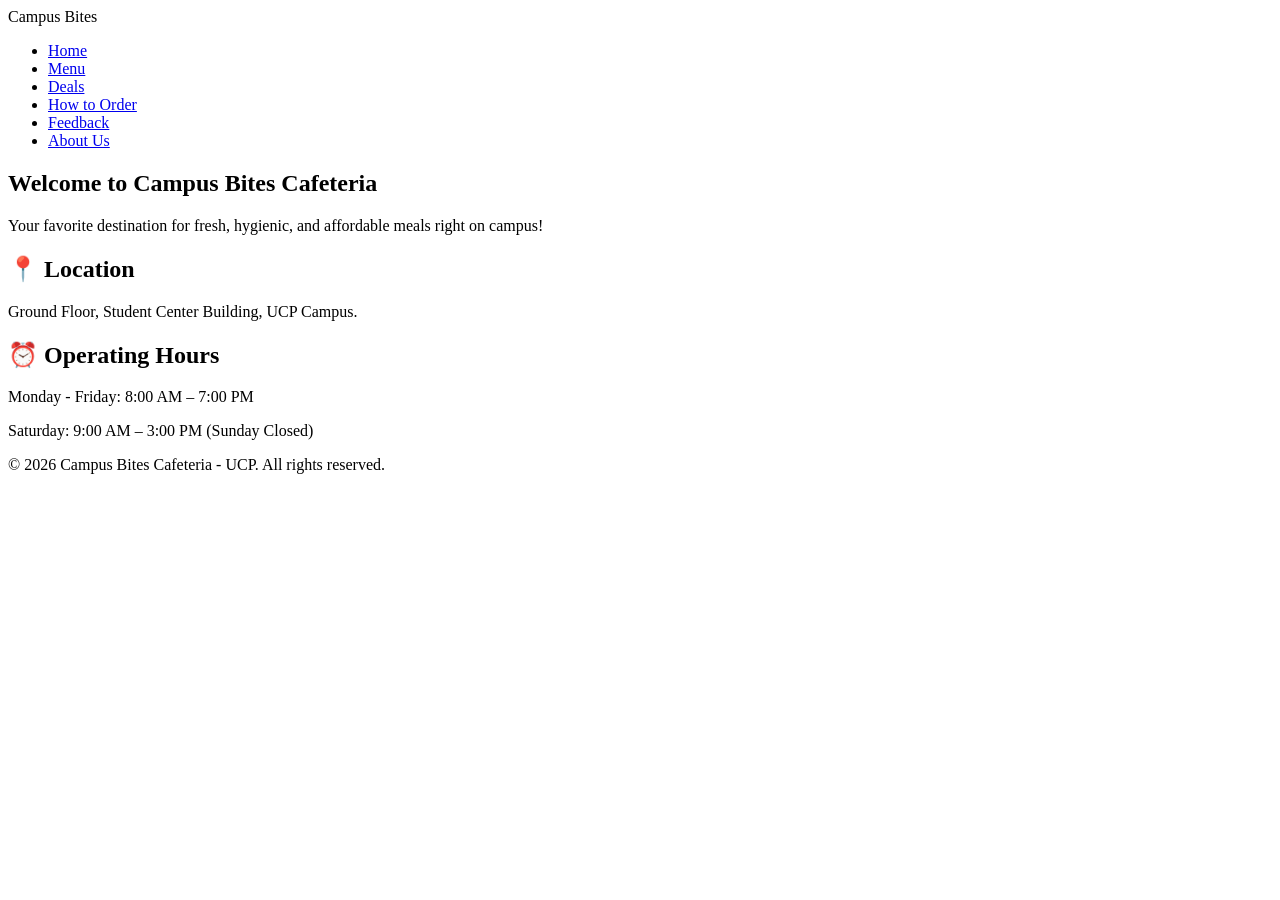
==== src/index.html @ f2966dce "feat: add landing page layout and info cards for home page" ====
<!DOCTYPE html>
<html lang="en">
<head>
    <meta charset="UTF-8">
    <meta name="viewport" content="width=device-width, initial-scale=1.0">
    <title>Campus Bites - Home</title>
    <link rel="stylesheet" href="../styles/style.css">
</head>
<body>
    <header>
        <div class="logo">Campus Bites</div>
        <nav>
            <ul>
                <li><a href="index.html" class="active">Home</a></li>
                <li><a href="menu.html">Menu</a></li>
                <li><a href="deals.html">Deals</a></li>
                <li><a href="order.html">How to Order</a></li>
                <li><a href="feedback.html">Feedback</a></li>
                <li><a href="about.html">About Us</a></li>
            </ul>
        </nav>
    </header>

    <main class="container">
        <section class="hero">
            <h1>Welcome to Campus Bites Cafeteria</h1>
            <p>Your favorite destination for fresh, hygienic, and affordable meals right on campus!</p>
        </section>

        <section class="info-section">
            <div class="info-card">
                <h2>📍 Location</h2>
                <p>Ground Floor, Student Center Building, UCP Campus.</p>
            </div>
            <div class="info-card">
                <h2>⏰ Operating Hours</h2>
                <p>Monday - Friday: 8:00 AM – 7:00 PM</p>
                <p>Saturday: 9:00 AM – 3:00 PM (Sunday Closed)</p>
            </div>
        </section>
    </main>

    <footer>
        <p>&copy; 2026 Campus Bites Cafeteria - UCP. All rights reserved.</p>
    </footer>
</body>
</html>
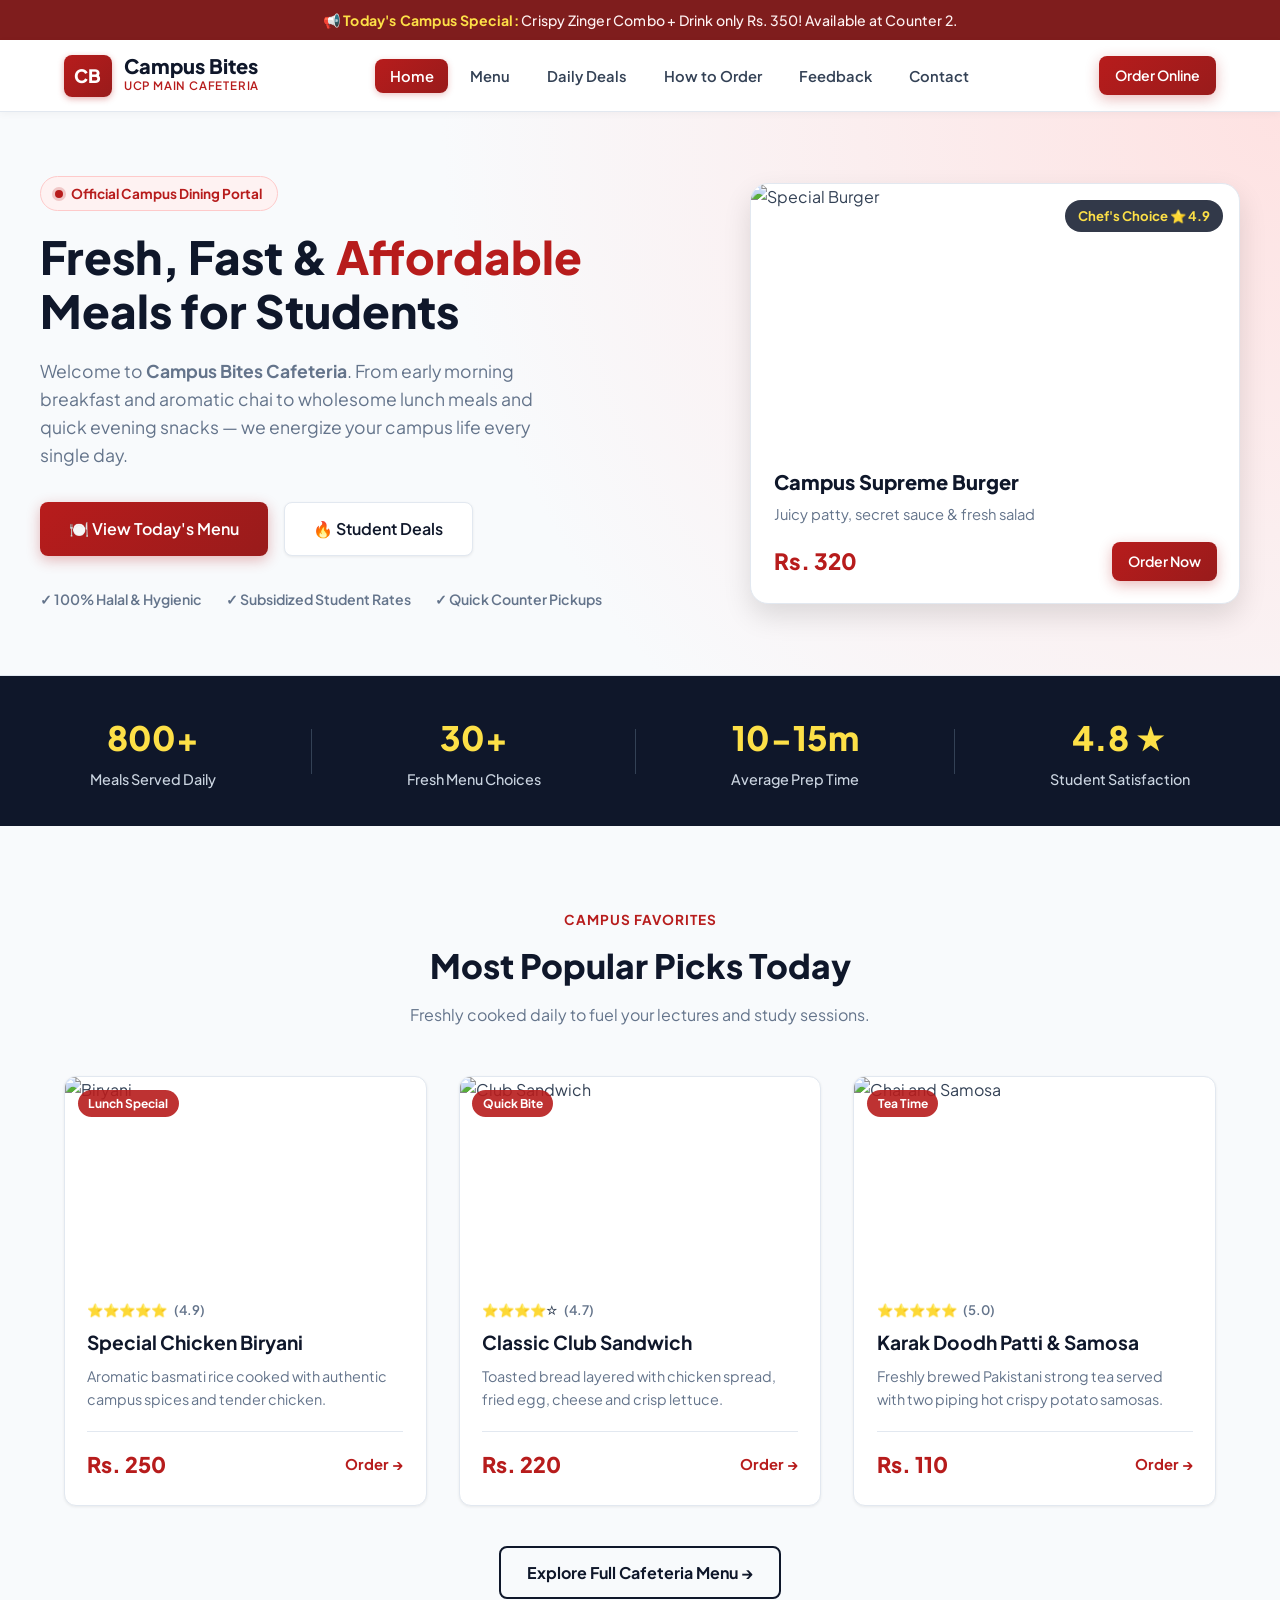
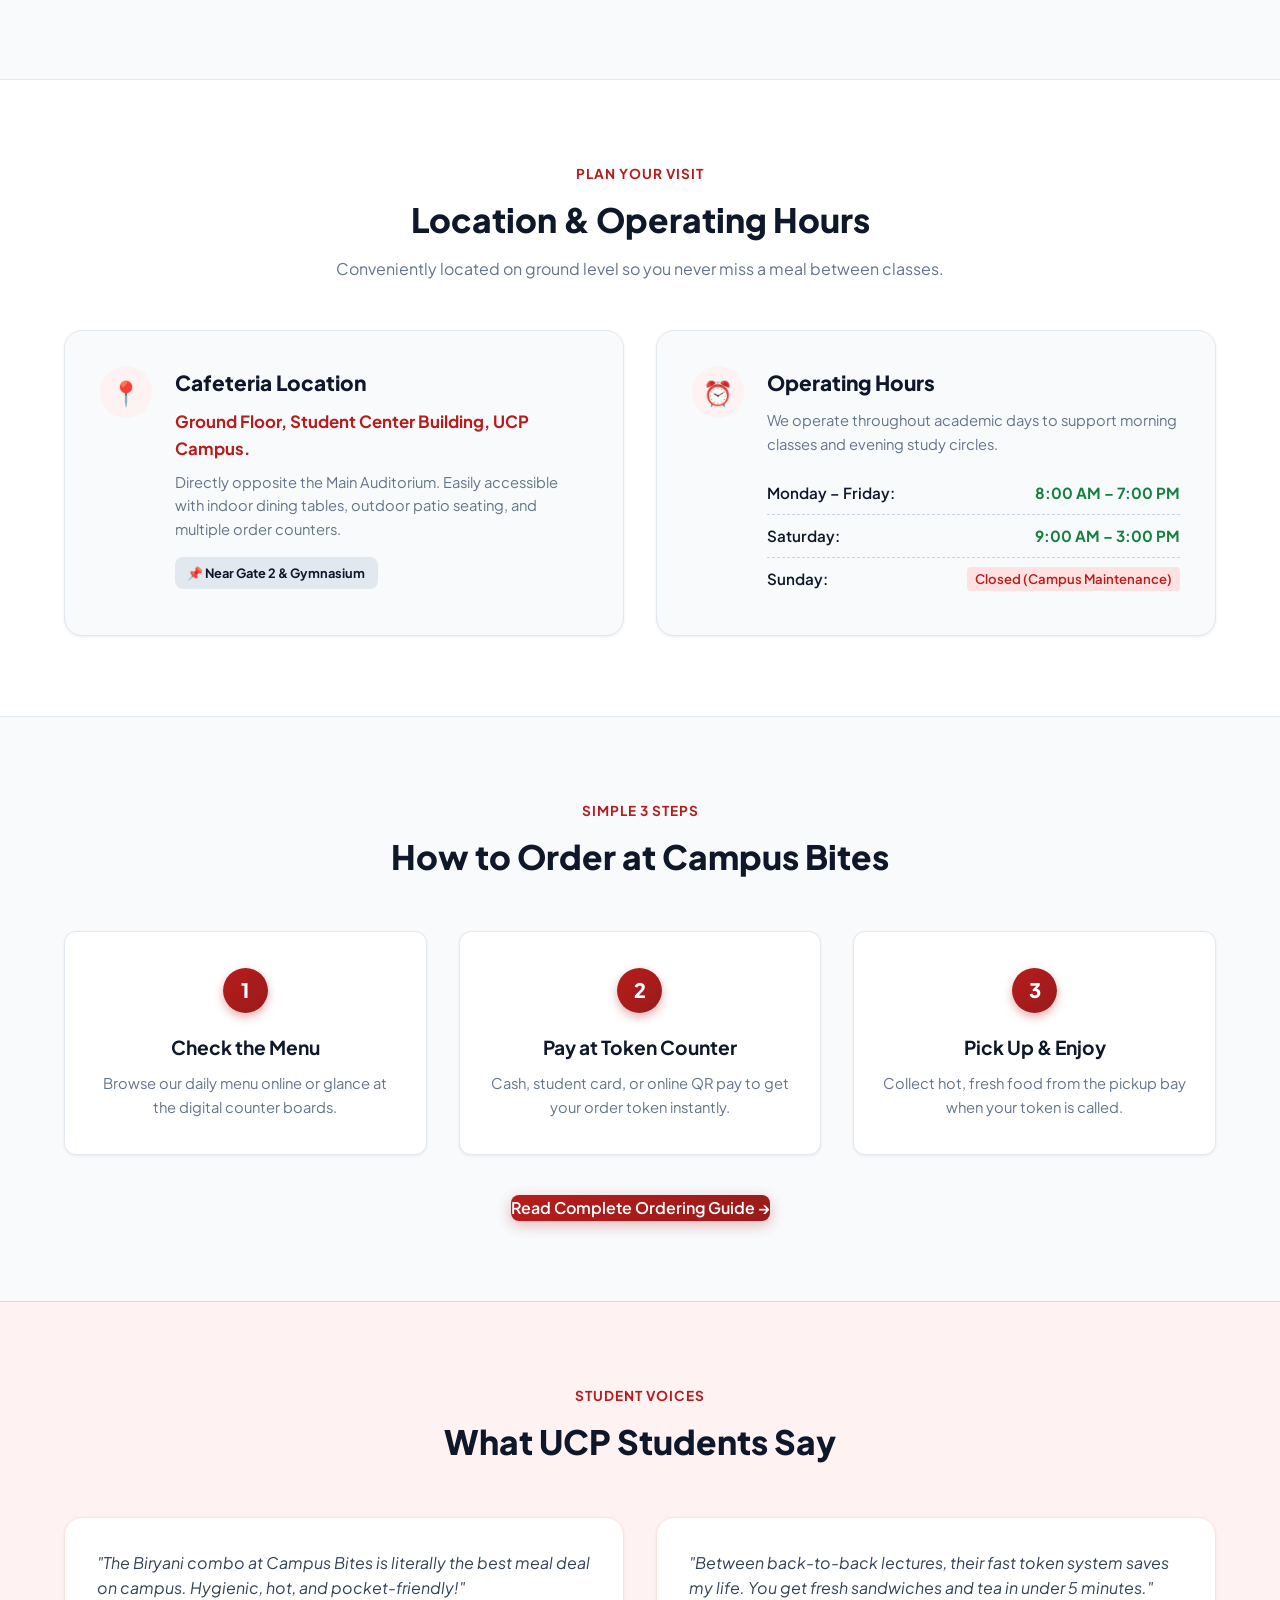
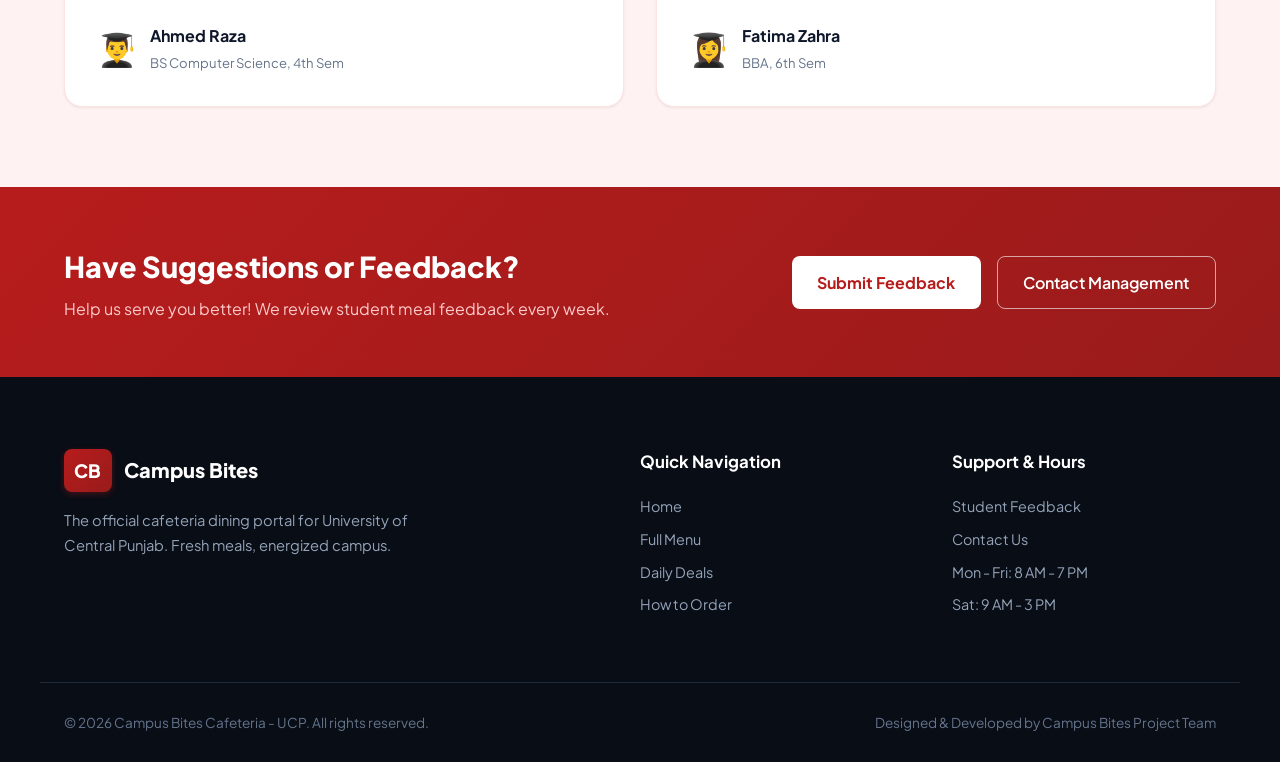
==== commit 5229e3c5: "feat: add base layout styles and mobile media query" ====
--- a/src/index.html
+++ b/src/index.html
@@ -3,45 +3,359 @@
 <head>
     <meta charset="UTF-8">
     <meta name="viewport" content="width=device-width, initial-scale=1.0">
-    <title>Campus Bites - Home</title>
+    <title>Campus Bites | UCP Cafeteria Portal</title>
+    <!-- Google Fonts for Modern Typography -->
+    <link rel="preconnect" href="https://fonts.googleapis.com">
+    <link rel="preconnect" href="https://fonts.gstatic.com" crossorigin>
+    <link href="https://fonts.googleapis.com/css2?family=Plus+Jakarta+Sans:wght@400;500;600;700;800&display=swap" rel="stylesheet">
     <link rel="stylesheet" href="../styles/style.css">
 </head>
 <body>
-    <header>
-        <div class="logo">Campus Bites</div>
-        <nav>
-            <ul>
-                <li><a href="index.html" class="active">Home</a></li>
-                <li><a href="menu.html">Menu</a></li>
-                <li><a href="deals.html">Deals</a></li>
-                <li><a href="order.html">How to Order</a></li>
-                <li><a href="feedback.html">Feedback</a></li>
-                <li><a href="about.html">About Us</a></li>
-            </ul>
-        </nav>
+
+    <!-- Announcement Bar -->
+    <div class="announcement-bar">
+        <p>📢 <strong>Today's Campus Special:</strong> Crispy Zinger Combo + Drink only Rs. 350! Available at Counter 2.</p>
+    </div>
+
+    <!-- Main Navigation Header -->
+    <header class="main-header">
+        <div class="header-container">
+            <a href="index.html" class="logo">
+                <span class="logo-badge">CB</span>
+                <div class="logo-text">
+                    <span class="logo-title">Campus Bites</span>
+                    <span class="logo-subtitle">UCP Main Cafeteria</span>
+                </div>
+            </a>
+            
+            <nav class="nav-menu">
+                <ul>
+                    <li><a href="index.html" class="nav-link active">Home</a></li>
+                    <li><a href="menu.html" class="nav-link">Menu</a></li>
+                    <li><a href="deals.html" class="nav-link">Daily Deals</a></li>
+                    <li><a href="order.html" class="nav-link">How to Order</a></li>
+                    <li><a href="feedback.html" class="nav-link">Feedback</a></li>
+                    <li><a href="contact.html" class="nav-link">Contact</a></li>
+                </ul>
+            </nav>
+
+            <div class="header-cta">
+                <a href="menu.html" class="btn btn-sm btn-primary">Order Online</a>
+            </div>
+        </div>
     </header>
 
-    <main class="container">
-        <section class="hero">
-            <h1>Welcome to Campus Bites Cafeteria</h1>
-            <p>Your favorite destination for fresh, hygienic, and affordable meals right on campus!</p>
-        </section>
-
-        <section class="info-section">
-            <div class="info-card">
-                <h2>📍 Location</h2>
-                <p>Ground Floor, Student Center Building, UCP Campus.</p>
-            </div>
-            <div class="info-card">
-                <h2>⏰ Operating Hours</h2>
-                <p>Monday - Friday: 8:00 AM – 7:00 PM</p>
-                <p>Saturday: 9:00 AM – 3:00 PM (Sunday Closed)</p>
+    <!-- Main Content Area -->
+    <main>
+        <!-- Hero Section -->
+        <section class="hero-section">
+            <div class="hero-container">
+                <div class="hero-content">
+                    <div class="hero-badge">
+                        <span class="pulse-dot"></span> Official Campus Dining Portal
+                    </div>
+                    <h1 class="hero-title">
+                        Fresh, Fast & <span class="highlight">Affordable</span> Meals for Students
+                    </h1>
+                    <p class="hero-description">
+                        Welcome to <strong>Campus Bites Cafeteria</strong>. From early morning breakfast and aromatic chai to wholesome lunch meals and quick evening snacks — we energize your campus life every single day.
+                    </p>
+                    <div class="hero-buttons">
+                        <a href="menu.html" class="btn btn-primary btn-lg">🍽️ View Today's Menu</a>
+                        <a href="deals.html" class="btn btn-secondary btn-lg">🔥 Student Deals</a>
+                    </div>
+                    <div class="hero-features-list">
+                        <span>✓ 100% Halal & Hygienic</span>
+                        <span>✓ Subsidized Student Rates</span>
+                        <span>✓ Quick Counter Pickups</span>
+                    </div>
+                </div>
+
+                <div class="hero-visual">
+                    <div class="food-showcase-card">
+                        <img src="https://images.unsplash.com/photo-1568901346375-23c9450c58cd?w=600&auto=format&fit=crop&q=80" alt="Special Burger" class="showcase-img">
+                        <div class="showcase-badge">Chef's Choice ⭐ 4.9</div>
+                        <div class="showcase-info">
+                            <h3>Campus Supreme Burger</h3>
+                            <p>Juicy patty, secret sauce & fresh salad</p>
+                            <div class="showcase-price-row">
+                                <span class="showcase-price">Rs. 320</span>
+                                <a href="order.html" class="btn btn-sm btn-primary">Order Now</a>
+                            </div>
+                        </div>
+                    </div>
+                </div>
+            </div>
+        </section>
+
+        <!-- Stats Bar -->
+        <section class="stats-section">
+            <div class="stats-container">
+                <div class="stat-item">
+                    <h2>800+</h2>
+                    <p>Meals Served Daily</p>
+                </div>
+                <div class="stat-divider"></div>
+                <div class="stat-item">
+                    <h2>30+</h2>
+                    <p>Fresh Menu Choices</p>
+                </div>
+                <div class="stat-divider"></div>
+                <div class="stat-item">
+                    <h2>10-15m</h2>
+                    <p>Average Prep Time</p>
+                </div>
+                <div class="stat-divider"></div>
+                <div class="stat-item">
+                    <h2>4.8 ★</h2>
+                    <p>Student Satisfaction</p>
+                </div>
+            </div>
+        </section>
+
+        <!-- Popular Menu Highlights -->
+        <section class="popular-section">
+            <div class="container">
+                <div class="section-header">
+                    <span class="sub-heading">Campus Favorites</span>
+                    <h2>Most Popular Picks Today</h2>
+                    <p>Freshly cooked daily to fuel your lectures and study sessions.</p>
+                </div>
+
+                <div class="cards-grid">
+                    <!-- Food Item 1 -->
+                    <div class="food-card">
+                        <div class="food-img-wrapper">
+                            <img src="https://images.unsplash.com/photo-1589302168068-964664d93dc0?w=500&auto=format&fit=crop&q=80" alt="Biryani">
+                            <span class="category-tag">Lunch Special</span>
+                        </div>
+                        <div class="food-details">
+                            <div class="rating-row">
+                                <span class="stars">⭐⭐⭐⭐⭐</span>
+                                <span class="rating-num">(4.9)</span>
+                            </div>
+                            <h3>Special Chicken Biryani</h3>
+                            <p>Aromatic basmati rice cooked with authentic campus spices and tender chicken.</p>
+                            <div class="food-footer">
+                                <span class="price">Rs. 250</span>
+                                <a href="order.html" class="order-btn">Order &rarr;</a>
+                            </div>
+                        </div>
+                    </div>
+
+                    <!-- Food Item 2 -->
+                    <div class="food-card">
+                        <div class="food-img-wrapper">
+                            <img src="https://images.unsplash.com/photo-1528735602780-2552fd46c7af?w=500&auto=format&fit=crop&q=80" alt="Club Sandwich">
+                            <span class="category-tag">Quick Bite</span>
+                        </div>
+                        <div class="food-details">
+                            <div class="rating-row">
+                                <span class="stars">⭐⭐⭐⭐☆</span>
+                                <span class="rating-num">(4.7)</span>
+                            </div>
+                            <h3>Classic Club Sandwich</h3>
+                            <p>Toasted bread layered with chicken spread, fried egg, cheese and crisp lettuce.</p>
+                            <div class="food-footer">
+                                <span class="price">Rs. 220</span>
+                                <a href="order.html" class="order-btn">Order &rarr;</a>
+                            </div>
+                        </div>
+                    </div>
+
+                    <!-- Food Item 3 -->
+                    <div class="food-card">
+                        <div class="food-img-wrapper">
+                            <img src="https://images.unsplash.com/photo-1561336313-0bd5e0b27ec8?w=500&auto=format&fit=crop&q=80" alt="Chai and Samosa">
+                            <span class="category-tag">Tea Time</span>
+                        </div>
+                        <div class="food-details">
+                            <div class="rating-row">
+                                <span class="stars">⭐⭐⭐⭐⭐</span>
+                                <span class="rating-num">(5.0)</span>
+                            </div>
+                            <h3>Karak Doodh Patti & Samosa</h3>
+                            <p>Freshly brewed Pakistani strong tea served with two piping hot crispy potato samosas.</p>
+                            <div class="food-footer">
+                                <span class="price">Rs. 110</span>
+                                <a href="order.html" class="order-btn">Order &rarr;</a>
+                            </div>
+                        </div>
+                    </div>
+                </div>
+
+                <div class="center-cta">
+                    <a href="menu.html" class="btn btn-outline-dark">Explore Full Cafeteria Menu &rarr;</a>
+                </div>
+            </div>
+        </section>
+
+        <!-- Location & Operating Hours Section -->
+        <section class="info-section-wrapper">
+            <div class="container">
+                <div class="section-header">
+                    <span class="sub-heading">Plan Your Visit</span>
+                    <h2>Location & Operating Hours</h2>
+                    <p>Conveniently located on ground level so you never miss a meal between classes.</p>
+                </div>
+
+                <div class="info-dual-grid">
+                    <!-- Location Card -->
+                    <div class="info-box location-box">
+                        <div class="info-icon-circle">📍</div>
+                        <div class="info-box-content">
+                            <h3>Cafeteria Location</h3>
+                            <p class="highlight-text">Ground Floor, Student Center Building, UCP Campus.</p>
+                            <p class="desc-text">Directly opposite the Main Auditorium. Easily accessible with indoor dining tables, outdoor patio seating, and multiple order counters.</p>
+                            <div class="landmark-badge">📌 Near Gate 2 & Gymnasium</div>
+                        </div>
+                    </div>
+
+                    <!-- Operating Hours Card -->
+                    <div class="info-box hours-box">
+                        <div class="info-icon-circle">⏰</div>
+                        <div class="info-box-content">
+                            <h3>Operating Hours</h3>
+                            <p class="desc-text">We operate throughout academic days to support morning classes and evening study circles.</p>
+                            <ul class="schedule-list">
+                                <li>
+                                    <span class="day">Monday – Friday:</span>
+                                    <span class="time open">8:00 AM – 7:00 PM</span>
+                                </li>
+                                <li>
+                                    <span class="day">Saturday:</span>
+                                    <span class="time open">9:00 AM – 3:00 PM</span>
+                                </li>
+                                <li>
+                                    <span class="day">Sunday:</span>
+                                    <span class="time closed">Closed (Campus Maintenance)</span>
+                                </li>
+                            </ul>
+                        </div>
+                    </div>
+                </div>
+            </div>
+        </section>
+
+        <!-- How It Works (Ordering Guide Teaser) -->
+        <section class="how-it-works-section">
+            <div class="container">
+                <div class="section-header">
+                    <span class="sub-heading">Simple 3 Steps</span>
+                    <h2>How to Order at Campus Bites</h2>
+                </div>
+
+                <div class="steps-grid">
+                    <div class="step-card">
+                        <div class="step-number">1</div>
+                        <h3>Check the Menu</h3>
+                        <p>Browse our daily menu online or glance at the digital counter boards.</p>
+                    </div>
+                    <div class="step-card">
+                        <div class="step-number">2</div>
+                        <h3>Pay at Token Counter</h3>
+                        <p>Cash, student card, or online QR pay to get your order token instantly.</p>
+                    </div>
+                    <div class="step-card">
+                        <div class="step-number">3</div>
+                        <h3>Pick Up & Enjoy</h3>
+                        <p>Collect hot, fresh food from the pickup bay when your token is called.</p>
+                    </div>
+                </div>
+
+                <div class="center-cta">
+                    <a href="order.html" class="btn btn-primary">Read Complete Ordering Guide &rarr;</a>
+                </div>
+            </div>
+        </section>
+
+        <!-- Student Reviews / Testimonials -->
+        <section class="testimonials-section">
+            <div class="container">
+                <div class="section-header">
+                    <span class="sub-heading">Student Voices</span>
+                    <h2>What UCP Students Say</h2>
+                </div>
+
+                <div class="testimonials-grid">
+                    <div class="testimonial-card">
+                        <p class="quote">"The Biryani combo at Campus Bites is literally the best meal deal on campus. Hygienic, hot, and pocket-friendly!"</p>
+                        <div class="student-profile">
+                            <div class="avatar">👨‍🎓</div>
+                            <div>
+                                <h4>Ahmed Raza</h4>
+                                <span>BS Computer Science, 4th Sem</span>
+                            </div>
+                        </div>
+                    </div>
+                    <div class="testimonial-card">
+                        <p class="quote">"Between back-to-back lectures, their fast token system saves my life. You get fresh sandwiches and tea in under 5 minutes."</p>
+                        <div class="student-profile">
+                            <div class="avatar">👩‍🎓</div>
+                            <div>
+                                <h4>Fatima Zahra</h4>
+                                <span>BBA, 6th Sem</span>
+                            </div>
+                        </div>
+                    </div>
+                </div>
+            </div>
+        </section>
+
+        <!-- Bottom CTA Strip -->
+        <section class="cta-banner">
+            <div class="container">
+                <div class="cta-banner-content">
+                    <div>
+                        <h2>Have Suggestions or Feedback?</h2>
+                        <p>Help us serve you better! We review student meal feedback every week.</p>
+                    </div>
+                    <div class="cta-banner-actions">
+                        <a href="feedback.html" class="btn btn-white">Submit Feedback</a>
+                        <a href="contact.html" class="btn btn-trans">Contact Management</a>
+                    </div>
+                </div>
             </div>
         </section>
     </main>
 
-    <footer>
-        <p>&copy; 2026 Campus Bites Cafeteria - UCP. All rights reserved.</p>
+    <!-- Professional Footer -->
+    <footer class="site-footer">
+        <div class="footer-container">
+            <div class="footer-col brand-col">
+                <div class="logo footer-logo">
+                    <span class="logo-badge">CB</span>
+                    <span class="logo-title">Campus Bites</span>
+                </div>
+                <p>The official cafeteria dining portal for University of Central Punjab. Fresh meals, energized campus.</p>
+            </div>
+
+            <div class="footer-col">
+                <h4>Quick Navigation</h4>
+                <ul>
+                    <li><a href="index.html">Home</a></li>
+                    <li><a href="menu.html">Full Menu</a></li>
+                    <li><a href="deals.html">Daily Deals</a></li>
+                    <li><a href="order.html">How to Order</a></li>
+                </ul>
+            </div>
+
+            <div class="footer-col">
+                <h4>Support & Hours</h4>
+                <ul>
+                    <li><a href="feedback.html">Student Feedback</a></li>
+                    <li><a href="contact.html">Contact Us</a></li>
+                    <li><span>Mon - Fri: 8 AM - 7 PM</span></li>
+                    <li><span>Sat: 9 AM - 3 PM</span></li>
+                </ul>
+            </div>
+        </div>
+
+        <div class="footer-bottom">
+            <p>&copy; 2026 Campus Bites Cafeteria - UCP. All rights reserved.</p>
+            <p class="credits">Designed & Developed by Campus Bites Project Team</p>
+        </div>
     </footer>
+
 </body>
 </html>
--- a/styles/style.css
+++ b/styles/style.css
@@ -0,0 +1,952 @@
+/* ==========================================================================
+   Campus Bites Cafeteria - Premium Modern Styling
+   Theme: Campus Crimson (#b71c1c), Warm Amber (#f59e0b) & Clean White
+   ========================================================================== */
+
+/* --- Reset & Global Variables --- */
+:root {
+    --primary: #b71c1c;
+    --primary-dark: #8e1414;
+    --primary-light: #fef2f2;
+    --primary-gradient: linear-gradient(135deg, #b71c1c 0%, #991b1b 100%);
+    --accent: #f59e0b;
+    --accent-hover: #d97706;
+    --dark: #0f172a;
+    --text: #334155;
+    --text-muted: #64748b;
+    --bg-main: #f8fafc;
+    --bg-white: #ffffff;
+    --border: #e2e8f0;
+    --shadow-sm: 0 1px 3px rgba(0, 0, 0, 0.07);
+    --shadow-md: 0 4px 14px rgba(0, 0, 0, 0.08);
+    --shadow-lg: 0 12px 28px rgba(0, 0, 0, 0.12);
+    --radius-sm: 8px;
+    --radius-md: 12px;
+    --radius-lg: 18px;
+    --radius-full: 9999px;
+    --transition: all 0.25s cubic-bezier(0.4, 0, 0.2, 1);
+}
+
+* {
+    margin: 0;
+    padding: 0;
+    box-sizing: border-box;
+}
+
+body {
+    font-family: 'Plus Jakarta Sans', -apple-system, BlinkMacSystemFont, 'Segoe UI', Roboto, sans-serif;
+    background-color: var(--bg-main);
+    color: var(--text);
+    line-height: 1.6;
+    overflow-x: hidden;
+}
+
+/* --- Announcement Bar --- */
+.announcement-bar {
+    background-color: #7f1d1d;
+    color: #fef2f2;
+    text-align: center;
+    padding: 0.55rem 1rem;
+    font-size: 0.88rem;
+    font-weight: 500;
+    letter-spacing: 0.2px;
+}
+
+.announcement-bar strong {
+    color: #fde047;
+}
+
+/* --- Header & Navigation --- */
+.main-header {
+    background: var(--bg-white);
+    border-bottom: 1px solid var(--border);
+    position: sticky;
+    top: 0;
+    z-index: 100;
+    box-shadow: 0 2px 8px rgba(0, 0, 0, 0.04);
+}
+
+.header-container {
+    max-width: 1200px;
+    margin: 0 auto;
+    padding: 0.9rem 1.5rem;
+    display: flex;
+    justify-content: space-between;
+    align-items: center;
+}
+
+.logo {
+    display: flex;
+    align-items: center;
+    gap: 0.75rem;
+    text-decoration: none;
+}
+
+.logo-badge {
+    background: var(--primary-gradient);
+    color: #fff;
+    font-weight: 800;
+    font-size: 1.15rem;
+    padding: 0.4rem 0.65rem;
+    border-radius: var(--radius-sm);
+    box-shadow: 0 2px 6px rgba(183, 28, 28, 0.35);
+}
+
+.logo-text {
+    display: flex;
+    flex-direction: column;
+}
+
+.logo-title {
+    font-size: 1.25rem;
+    font-weight: 800;
+    color: var(--dark);
+    line-height: 1.1;
+}
+
+.logo-subtitle {
+    font-size: 0.72rem;
+    color: var(--primary);
+    font-weight: 600;
+    text-transform: uppercase;
+    letter-spacing: 0.8px;
+}
+
+.nav-menu ul {
+    list-style: none;
+    display: flex;
+    gap: 0.5rem;
+}
+
+.nav-link {
+    text-decoration: none;
+    color: var(--text);
+    font-weight: 600;
+    font-size: 0.92rem;
+    padding: 0.5rem 0.9rem;
+    border-radius: var(--radius-sm);
+    transition: var(--transition);
+}
+
+.nav-link:hover {
+    color: var(--primary);
+    background-color: var(--primary-light);
+}
+
+.nav-link.active {
+    color: #fff;
+    background: var(--primary-gradient);
+    box-shadow: 0 2px 6px rgba(183, 28, 28, 0.25);
+}
+
+/* --- Container Utility --- */
+.container {
+    max-width: 1200px;
+    margin: 0 auto;
+    padding: 0 1.5rem;
+}
+
+/* --- Buttons --- */
+.btn {
+    display: inline-flex;
+    align-items: center;
+    justify-content: center;
+    gap: 0.5rem;
+    font-weight: 600;
+    border-radius: var(--radius-sm);
+    text-decoration: none;
+    cursor: pointer;
+    transition: var(--transition);
+    border: none;
+}
+
+.btn-sm {
+    padding: 0.5rem 1rem;
+    font-size: 0.88rem;
+}
+
+.btn-lg {
+    padding: 0.85rem 1.8rem;
+    font-size: 1rem;
+}
+
+.btn-primary {
+    background: var(--primary-gradient);
+    color: #fff;
+    box-shadow: 0 4px 14px rgba(183, 28, 28, 0.3);
+}
+
+.btn-primary:hover {
+    background: linear-gradient(135deg, #991b1b 0%, #7f1d1d 100%);
+    transform: translateY(-2px);
+    box-shadow: 0 6px 18px rgba(183, 28, 28, 0.4);
+}
+
+.btn-secondary {
+    background-color: #fff;
+    color: var(--dark);
+    border: 1px solid var(--border);
+    box-shadow: var(--shadow-sm);
+}
+
+.btn-secondary:hover {
+    border-color: var(--accent);
+    color: var(--accent-hover);
+    transform: translateY(-2px);
+}
+
+.btn-outline-dark {
+    background: transparent;
+    color: var(--dark);
+    border: 2px solid var(--dark);
+    padding: 0.75rem 1.6rem;
+    border-radius: var(--radius-sm);
+    font-weight: 700;
+}
+
+.btn-outline-dark:hover {
+    background: var(--dark);
+    color: #fff;
+    transform: translateY(-2px);
+}
+
+.btn-white {
+    background: #fff;
+    color: var(--primary);
+    font-weight: 700;
+    padding: 0.8rem 1.6rem;
+}
+
+.btn-white:hover {
+    background: #fdf2f2;
+    transform: translateY(-2px);
+}
+
+.btn-trans {
+    background: transparent;
+    color: #fff;
+    border: 1.5px solid rgba(255, 255, 255, 0.6);
+    font-weight: 600;
+    padding: 0.8rem 1.6rem;
+}
+
+.btn-trans:hover {
+    border-color: #fff;
+    background: rgba(255, 255, 255, 0.1);
+}
+
+/* --- Hero Section --- */
+.hero-section {
+    padding: 4rem 1.5rem;
+    background: radial-gradient(circle at top right, #fee2e2 0%, #f8fafc 60%);
+    border-bottom: 1px solid var(--border);
+}
+
+.hero-container {
+    max-width: 1200px;
+    margin: 0 auto;
+    display: grid;
+    grid-template-columns: 1.15fr 0.85fr;
+    gap: 3rem;
+    align-items: center;
+}
+
+.hero-badge {
+    display: inline-flex;
+    align-items: center;
+    gap: 0.5rem;
+    background-color: var(--primary-light);
+    color: var(--primary);
+    font-size: 0.85rem;
+    font-weight: 700;
+    padding: 0.35rem 0.9rem;
+    border-radius: var(--radius-full);
+    border: 1px solid #fecaca;
+    margin-bottom: 1.2rem;
+}
+
+.pulse-dot {
+    width: 8px;
+    height: 8px;
+    background-color: var(--primary);
+    border-radius: 50%;
+    box-shadow: 0 0 0 3px rgba(183, 28, 28, 0.2);
+}
+
+.hero-title {
+    font-size: 2.85rem;
+    font-weight: 800;
+    color: var(--dark);
+    line-height: 1.18;
+    margin-bottom: 1.2rem;
+}
+
+.hero-title .highlight {
+    color: var(--primary);
+    position: relative;
+}
+
+.hero-description {
+    font-size: 1.1rem;
+    color: var(--text-muted);
+    margin-bottom: 2rem;
+    max-width: 540px;
+}
+
+.hero-buttons {
+    display: flex;
+    gap: 1rem;
+    margin-bottom: 2rem;
+    flex-wrap: wrap;
+}
+
+.hero-features-list {
+    display: flex;
+    gap: 1.5rem;
+    color: var(--text-muted);
+    font-size: 0.88rem;
+    font-weight: 600;
+    flex-wrap: wrap;
+}
+
+.hero-features-list span {
+    display: flex;
+    align-items: center;
+    gap: 0.3rem;
+}
+
+/* Hero Showcase Card */
+.food-showcase-card {
+    background: var(--bg-white);
+    border-radius: var(--radius-lg);
+    box-shadow: var(--shadow-lg);
+    overflow: hidden;
+    position: relative;
+    border: 1px solid var(--border);
+    transition: var(--transition);
+}
+
+.food-showcase-card:hover {
+    transform: translateY(-6px);
+}
+
+.showcase-img {
+    width: 100%;
+    height: 260px;
+    object-fit: cover;
+    display: block;
+}
+
+.showcase-badge {
+    position: absolute;
+    top: 1rem;
+    right: 1rem;
+    background: rgba(15, 23, 42, 0.85);
+    backdrop-filter: blur(4px);
+    color: #fde047;
+    font-size: 0.82rem;
+    font-weight: 700;
+    padding: 0.35rem 0.8rem;
+    border-radius: var(--radius-full);
+}
+
+.showcase-info {
+    padding: 1.4rem;
+}
+
+.showcase-info h3 {
+    font-size: 1.25rem;
+    font-weight: 800;
+    color: var(--dark);
+    margin-bottom: 0.3rem;
+}
+
+.showcase-info p {
+    font-size: 0.92rem;
+    color: var(--text-muted);
+    margin-bottom: 1rem;
+}
+
+.showcase-price-row {
+    display: flex;
+    justify-content: space-between;
+    align-items: center;
+}
+
+.showcase-price {
+    font-size: 1.4rem;
+    font-weight: 800;
+    color: var(--primary);
+}
+
+/* --- Stats Bar Section --- */
+.stats-section {
+    background: var(--dark);
+    color: #fff;
+    padding: 2.2rem 1.5rem;
+}
+
+.stats-container {
+    max-width: 1100px;
+    margin: 0 auto;
+    display: flex;
+    justify-content: space-between;
+    align-items: center;
+    text-align: center;
+}
+
+.stat-item h2 {
+    font-size: 2.1rem;
+    font-weight: 800;
+    color: #fde047;
+    margin-bottom: 0.2rem;
+}
+
+.stat-item p {
+    font-size: 0.9rem;
+    color: #cbd5e1;
+    font-weight: 500;
+}
+
+.stat-divider {
+    width: 1px;
+    height: 45px;
+    background-color: #334155;
+}
+
+/* --- Section Headers --- */
+.section-header {
+    text-align: center;
+    max-width: 650px;
+    margin: 0 auto 3rem auto;
+}
+
+.sub-heading {
+    display: inline-block;
+    color: var(--primary);
+    font-weight: 700;
+    font-size: 0.85rem;
+    text-transform: uppercase;
+    letter-spacing: 1px;
+    margin-bottom: 0.5rem;
+}
+
+.section-header h2 {
+    font-size: 2.1rem;
+    font-weight: 800;
+    color: var(--dark);
+    margin-bottom: 0.6rem;
+}
+
+.section-header p {
+    color: var(--text-muted);
+    font-size: 1rem;
+}
+
+/* --- Popular Menu Cards Grid --- */
+.popular-section {
+    padding: 5rem 0;
+}
+
+.cards-grid {
+    display: grid;
+    grid-template-columns: repeat(auto-fit, minmax(320px, 1fr));
+    gap: 2rem;
+    margin-bottom: 2.5rem;
+}
+
+.food-card {
+    background: var(--bg-white);
+    border-radius: var(--radius-md);
+    overflow: hidden;
+    border: 1px solid var(--border);
+    box-shadow: var(--shadow-sm);
+    transition: var(--transition);
+}
+
+.food-card:hover {
+    transform: translateY(-6px);
+    box-shadow: var(--shadow-lg);
+    border-color: #fca5a5;
+}
+
+.food-img-wrapper {
+    position: relative;
+    height: 200px;
+    overflow: hidden;
+}
+
+.food-img-wrapper img {
+    width: 100%;
+    height: 100%;
+    object-fit: cover;
+    transition: transform 0.4s ease;
+}
+
+.food-card:hover .food-img-wrapper img {
+    transform: scale(1.05);
+}
+
+.category-tag {
+    position: absolute;
+    top: 0.8rem;
+    left: 0.8rem;
+    background: rgba(183, 28, 28, 0.9);
+    color: #fff;
+    font-size: 0.75rem;
+    font-weight: 700;
+    padding: 0.25rem 0.65rem;
+    border-radius: var(--radius-full);
+}
+
+.food-details {
+    padding: 1.4rem;
+}
+
+.rating-row {
+    display: flex;
+    align-items: center;
+    gap: 0.4rem;
+    font-size: 0.82rem;
+    margin-bottom: 0.4rem;
+}
+
+.rating-num {
+    color: var(--text-muted);
+    font-weight: 600;
+}
+
+.food-details h3 {
+    font-size: 1.2rem;
+    font-weight: 700;
+    color: var(--dark);
+    margin-bottom: 0.5rem;
+}
+
+.food-details p {
+    font-size: 0.9rem;
+    color: var(--text-muted);
+    margin-bottom: 1.2rem;
+    min-height: 42px;
+}
+
+.food-footer {
+    display: flex;
+    justify-content: space-between;
+    align-items: center;
+    border-top: 1px solid var(--border);
+    padding-top: 1rem;
+}
+
+.food-footer .price {
+    font-size: 1.35rem;
+    font-weight: 800;
+    color: var(--primary);
+}
+
+.order-btn {
+    text-decoration: none;
+    color: var(--primary);
+    font-weight: 700;
+    font-size: 0.92rem;
+    transition: var(--transition);
+}
+
+.order-btn:hover {
+    color: var(--dark);
+    transform: translateX(3px);
+}
+
+.center-cta {
+    text-align: center;
+    margin-top: 1.5rem;
+}
+
+/* --- Essential Cafeteria Info (Location & Hours) --- */
+.info-section-wrapper {
+    background-color: #fff;
+    padding: 5rem 0;
+    border-top: 1px solid var(--border);
+    border-bottom: 1px solid var(--border);
+}
+
+.info-dual-grid {
+    display: grid;
+    grid-template-columns: 1fr 1fr;
+    gap: 2rem;
+}
+
+.info-box {
+    background: var(--bg-main);
+    border-radius: var(--radius-lg);
+    padding: 2.2rem;
+    border: 1px solid var(--border);
+    box-shadow: var(--shadow-sm);
+    display: flex;
+    gap: 1.4rem;
+    align-items: flex-start;
+    transition: var(--transition);
+}
+
+.info-box:hover {
+    box-shadow: var(--shadow-md);
+    border-color: #fca5a5;
+}
+
+.info-icon-circle {
+    width: 52px;
+    height: 52px;
+    background: var(--primary-light);
+    border-radius: 50%;
+    display: flex;
+    align-items: center;
+    justify-content: center;
+    font-size: 1.5rem;
+    flex-shrink: 0;
+}
+
+.info-box-content h3 {
+    font-size: 1.3rem;
+    font-weight: 800;
+    color: var(--dark);
+    margin-bottom: 0.6rem;
+}
+
+.highlight-text {
+    font-size: 1.05rem;
+    font-weight: 700;
+    color: var(--primary);
+    margin-bottom: 0.5rem;
+}
+
+.desc-text {
+    color: var(--text-muted);
+    font-size: 0.92rem;
+    margin-bottom: 1rem;
+}
+
+.landmark-badge {
+    display: inline-block;
+    background: #e2e8f0;
+    color: var(--dark);
+    font-size: 0.8rem;
+    font-weight: 700;
+    padding: 0.35rem 0.8rem;
+    border-radius: var(--radius-sm);
+}
+
+.schedule-list {
+    list-style: none;
+    margin-top: 0.5rem;
+}
+
+.schedule-list li {
+    display: flex;
+    justify-content: space-between;
+    padding: 0.55rem 0;
+    border-bottom: 1px dashed #cbd5e1;
+    font-size: 0.95rem;
+}
+
+.schedule-list li:last-child {
+    border-bottom: none;
+}
+
+.schedule-list .day {
+    font-weight: 600;
+    color: var(--dark);
+}
+
+.schedule-list .time.open {
+    font-weight: 700;
+    color: #15803d;
+}
+
+.schedule-list .time.closed {
+    font-weight: 600;
+    color: #b91c1c;
+    background: #fee2e2;
+    padding: 0.1rem 0.5rem;
+    border-radius: 4px;
+    font-size: 0.82rem;
+}
+
+/* --- How it Works Section --- */
+.how-it-works-section {
+    padding: 5rem 0;
+}
+
+.steps-grid {
+    display: grid;
+    grid-template-columns: repeat(auto-fit, minmax(280px, 1fr));
+    gap: 2rem;
+    margin-bottom: 2.5rem;
+}
+
+.step-card {
+    background: var(--bg-white);
+    padding: 2.2rem 1.8rem;
+    border-radius: var(--radius-md);
+    border: 1px solid var(--border);
+    box-shadow: var(--shadow-sm);
+    text-align: center;
+    position: relative;
+}
+
+.step-number {
+    width: 45px;
+    height: 45px;
+    background: var(--primary-gradient);
+    color: #fff;
+    font-weight: 800;
+    font-size: 1.25rem;
+    border-radius: 50%;
+    display: flex;
+    align-items: center;
+    justify-content: center;
+    margin: 0 auto 1.2rem auto;
+    box-shadow: 0 4px 10px rgba(183, 28, 28, 0.35);
+}
+
+.step-card h3 {
+    font-size: 1.2rem;
+    font-weight: 700;
+    color: var(--dark);
+    margin-bottom: 0.6rem;
+}
+
+.step-card p {
+    color: var(--text-muted);
+    font-size: 0.92rem;
+}
+
+/* --- Testimonials --- */
+.testimonials-section {
+    background: var(--primary-light);
+    padding: 5rem 0;
+    border-top: 1px solid #fecaca;
+}
+
+.testimonials-grid {
+    display: grid;
+    grid-template-columns: 1fr 1fr;
+    gap: 2rem;
+}
+
+.testimonial-card {
+    background: #fff;
+    padding: 2rem;
+    border-radius: var(--radius-lg);
+    box-shadow: var(--shadow-sm);
+    border: 1px solid #fee2e2;
+}
+
+.testimonial-card .quote {
+    font-style: italic;
+    color: var(--text);
+    font-size: 1rem;
+    line-height: 1.6;
+    margin-bottom: 1.4rem;
+}
+
+.student-profile {
+    display: flex;
+    align-items: center;
+    gap: 0.8rem;
+}
+
+.student-profile .avatar {
+    font-size: 2rem;
+}
+
+.student-profile h4 {
+    font-size: 1rem;
+    font-weight: 700;
+    color: var(--dark);
+}
+
+.student-profile span {
+    font-size: 0.82rem;
+    color: var(--text-muted);
+}
+
+/* --- CTA Banner Strip --- */
+.cta-banner {
+    background: var(--primary-gradient);
+    color: #fff;
+    padding: 3.5rem 0;
+}
+
+.cta-banner-content {
+    display: flex;
+    justify-content: space-between;
+    align-items: center;
+    flex-wrap: wrap;
+    gap: 1.8rem;
+}
+
+.cta-banner-content h2 {
+    font-size: 1.8rem;
+    font-weight: 800;
+    margin-bottom: 0.4rem;
+}
+
+.cta-banner-content p {
+    color: #fecaca;
+    font-size: 1rem;
+}
+
+.cta-banner-actions {
+    display: flex;
+    gap: 1rem;
+    flex-wrap: wrap;
+}
+
+/* --- Professional Footer --- */
+.site-footer {
+    background: #090d16;
+    color: #94a3b8;
+    padding-top: 4.5rem;
+}
+
+.footer-container {
+    max-width: 1200px;
+    margin: 0 auto;
+    padding: 0 1.5rem 3.5rem 1.5rem;
+    display: grid;
+    grid-template-columns: 2fr 1fr 1fr;
+    gap: 3rem;
+}
+
+.footer-logo {
+    margin-bottom: 1rem;
+}
+
+.footer-logo .logo-title {
+    color: #fff;
+}
+
+.brand-col p {
+    font-size: 0.92rem;
+    line-height: 1.7;
+    max-width: 360px;
+}
+
+.footer-col h4 {
+    color: #fff;
+    font-size: 1.05rem;
+    font-weight: 700;
+    margin-bottom: 1.2rem;
+}
+
+.footer-col ul {
+    list-style: none;
+}
+
+.footer-col li {
+    margin-bottom: 0.6rem;
+    font-size: 0.9rem;
+}
+
+.footer-col a {
+    color: #94a3b8;
+    text-decoration: none;
+    transition: var(--transition);
+}
+
+.footer-col a:hover {
+    color: #fff;
+    padding-left: 4px;
+}
+
+.footer-bottom {
+    border-top: 1px solid #1e293b;
+    padding: 1.8rem 1.5rem;
+    text-align: center;
+    font-size: 0.85rem;
+    color: #64748b;
+    display: flex;
+    justify-content: space-between;
+    max-width: 1200px;
+    margin: 0 auto;
+    flex-wrap: wrap;
+    gap: 0.8rem;
+}
+
+/* ==========================================================================
+   Mandatory CSS Media Query for Mobile Responsiveness (Screen <= 768px)
+   ========================================================================== */
+@media (max-width: 768px) {
+    .header-container {
+        flex-direction: column;
+        gap: 1rem;
+        text-align: center;
+    }
+
+    .nav-menu ul {
+        flex-direction: column;
+        gap: 0.4rem;
+        width: 100%;
+    }
+
+    .nav-link {
+        display: block;
+        width: 100%;
+    }
+
+    .header-cta {
+        display: none;
+    }
+
+    .hero-container {
+        grid-template-columns: 1fr;
+        text-align: center;
+        gap: 2.5rem;
+    }
+
+    .hero-title {
+        font-size: 2.1rem;
+    }
+
+    .hero-buttons {
+        justify-content: center;
+    }
+
+    .hero-features-list {
+        justify-content: center;
+    }
+
+    .stats-container {
+        flex-direction: column;
+        gap: 1.5rem;
+    }
+
+    .stat-divider {
+        display: none;
+    }
+
+    .info-dual-grid,
+    .testimonials-grid,
+    .footer-container {
+        grid-template-columns: 1fr;
+    }
+
+    .cta-banner-content {
+        flex-direction: column;
+        text-align: center;
+    }
+
+    .cta-banner-actions {
+        justify-content: center;
+        width: 100%;
+    }
+
+    .cta-banner-actions .btn {
+        width: 100%;
+    }
+
+    .footer-bottom {
+        flex-direction: column;
+        text-align: center;
+    }
+}
